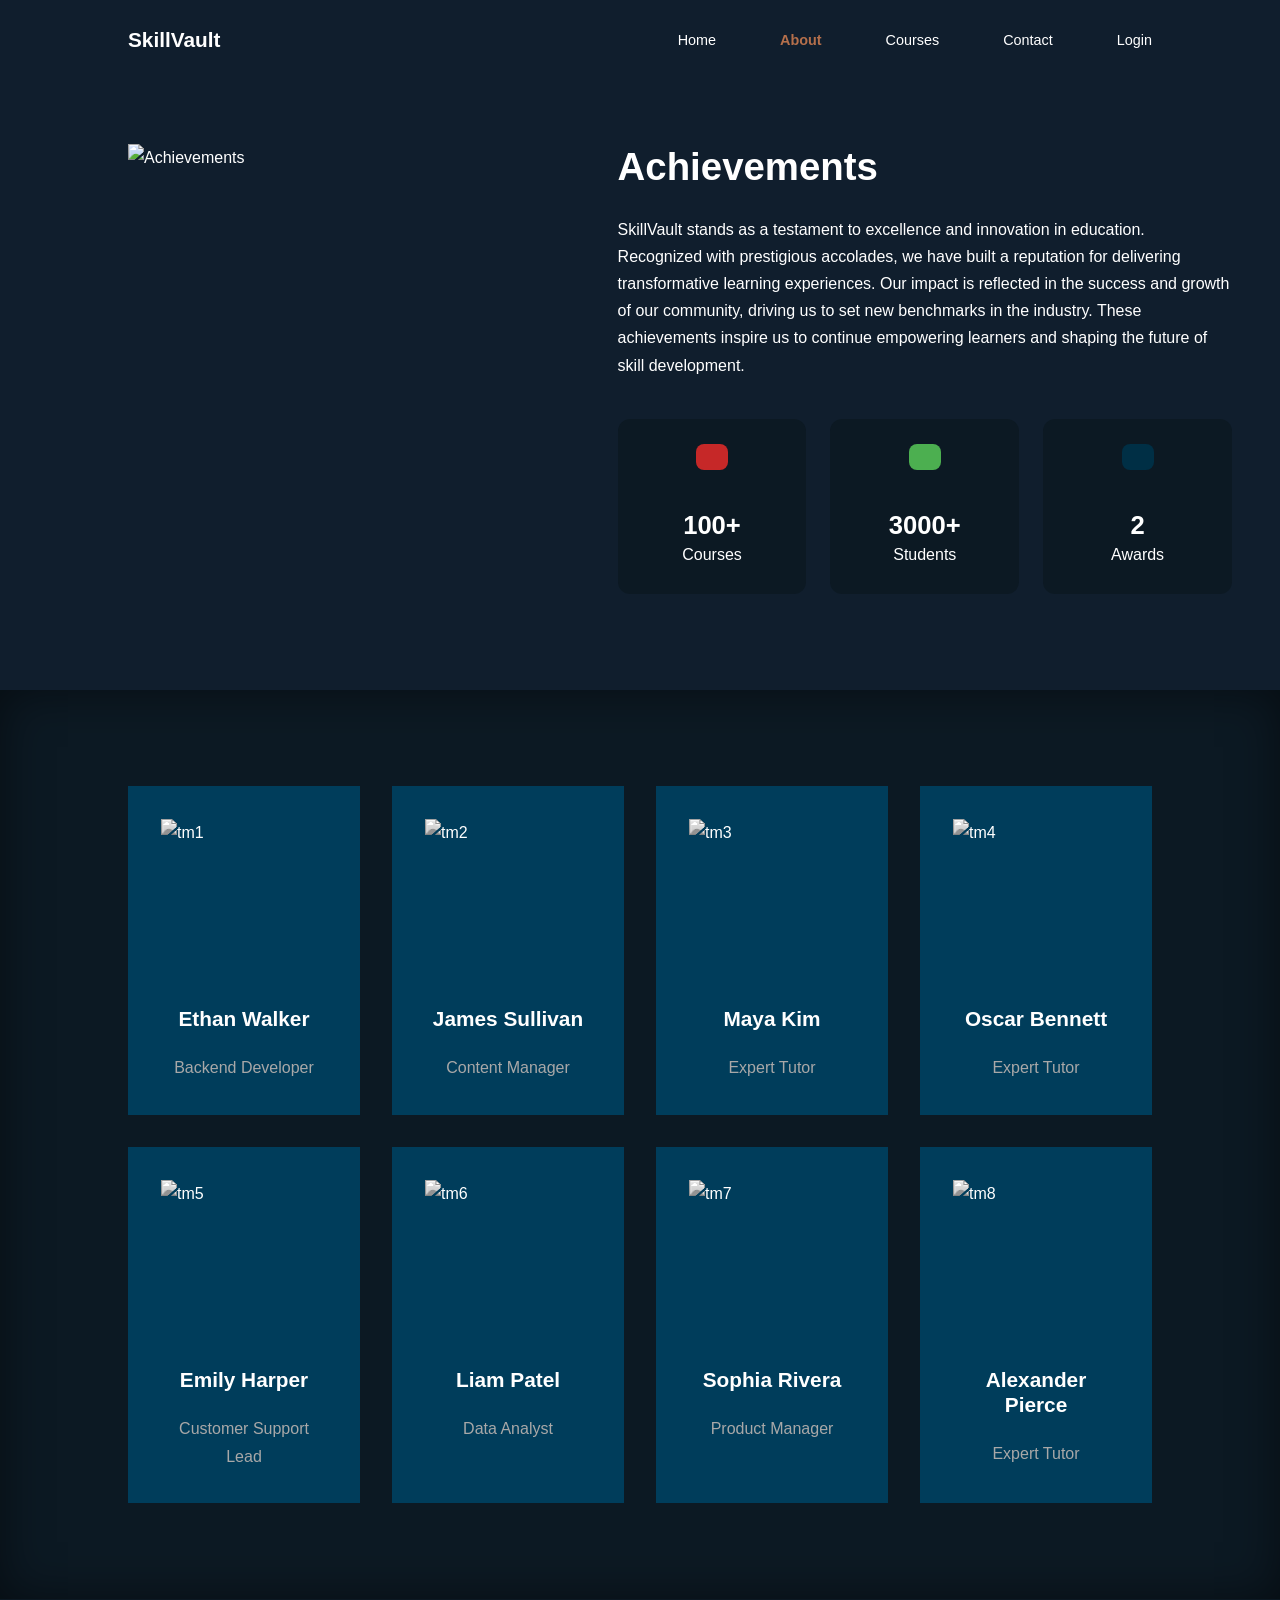
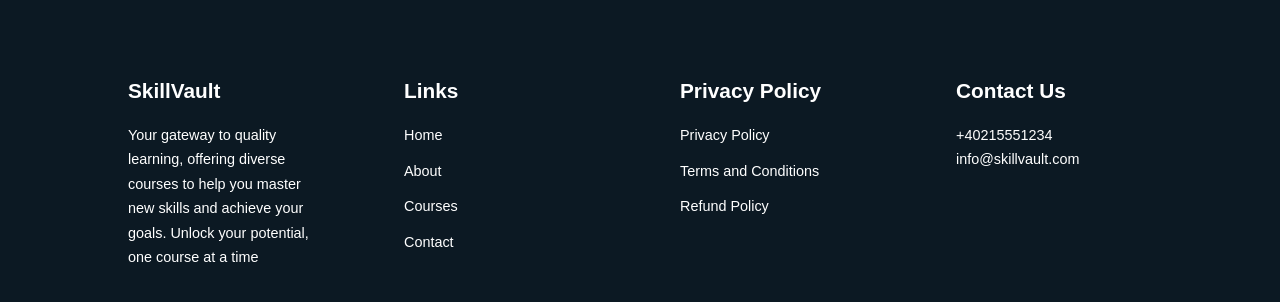
==== about.html @ 633c9a16 "feat(login): link login page from the navbar and use the shared site styles" ====
<!DOCTYPE html>
<html lang="en">
<head>
    <meta charset="UTF-8">
    <meta name="viewport" content="width=device-width, initial-scale=1.0">
    <meta name="description" content="SkillVault - Grow your skills to advance in your career.">
    <title>About | SkillVault</title>
    <link rel="stylesheet" href="./CSS/style.css">
    <link rel="stylesheet" href="./CSS/about.css">
    
    <!--ICONSCOUT CDN-->
    <link rel="stylesheet" href="https://unicons.iconscout.com/release/v4.0.8/css/line.css">

    <!--Inter FONT-->
    <link rel="preconnect" href="https://rsms.me/">
    <link rel="stylesheet" href="https://rsms.me/inter/inter.css">

    <!--Logo-->
    <link rel="icon" href="images/S.png" type="image/png">

</head>
<body>
    <!--================= NAVBAR ===================-->
    <nav>
       <div class="container nav__container">
        <a href="index.html"><h4>SkillVault</h4></a>
        <ul class="nav__menu">
            <li><a href="index.html">Home</a></li>
            <li><a href="about.html">About</a></li>
            <li><a href="courses.html">Courses</a></li>
            <li><a href="contact.html">Contact</a></li>
            <li><a href="login.html">Login</a></li>
        </ul>
        <button id="open-menu-btn" aria-label="Open menu"><i class="uil uil-bars"></i></button>
        <button id="close-menu-btn" aria-label="Close menu"><i class="uil uil-multiply"></i></button>              

    </div>
    </nav>

    <!--============== END OF NAVBAR ===============-->
    
    
    <!--============== ACHIEVEMENTS ===============-->
    <section class="about__achievements">
        <div class="container about__achievements-container">
            <div class="about__achievements-left">
                <img src="./images/about-achievements.png" alt="Achievements">
            </div>
            
            <div class="about__achievements-right">
                <h1>Achievements</h1>
                <p>SkillVault stands as a testament to excellence and innovation in education. Recognized with prestigious accolades, we have built a reputation for delivering transformative learning experiences. Our impact is reflected in the success and growth of our community, driving us to set new benchmarks in the industry. These achievements inspire us to continue empowering learners and shaping the future of skill development.</p>
                <div class="achievements__cards">
                    <article class="achievement__card">
                        <span class="achievement__icon">
                            <i class="uil uil-video"></i>
                        </span>
                        <h3>100+</h3>
                        <p>Courses</p>
                    </article>

                    <article class="achievement__card">
                        <span class="achievement__icon">
                            <i class="uil uil-user"></i>
                        </span>
                        <h3>3000+</h3>
                        <p>Students</p>
                    </article>

                    <article class="achievement__card">
                        <span class="achievement__icon">
                            <i class="uil uil-trophy"></i>
                        </span>
                        <h3>2</h3>
                        <p>Awards</p>
                    </article>
                </div>
            </div>
        </div>
    </section>
    <!--============== END OF ACHIEVEMENTS ===============-->

    <!--================= TEAM ====================-->
    <section class="team">
        <div class="container team__container">
            
            <article class="team__member">
                <div class="team__member-image">
                    <img src="./images/tm1.jpg" alt="tm1">
                </div>
                <div class="team__member-info">
                    <h4>Ethan Walker</h4>
                    <p>Backend Developer</p>
                </div>
                <div class="team__member-socials">
                    <a href="https://instagram.com" target="_blank" rel="noopener"><i class="uil uil-instagram"></i></a>
                    <a href="https://linkedin.com" target="_blank" rel="noopener"><i class="uil uil-linkedin-alt"></i></a>
                </div>
            </article>

            <article class="team__member">
                <div class="team__member-image">
                    <img src="./images/tm2.jpg" alt="tm2">
                </div>
                <div class="team__member-info">
                    <h4>James Sullivan</h4>
                    <p>Content Manager</p>
                </div>
                <div class="team__member-socials">
                    <a href="https://instagram.com" target="_blank" rel="noopener"><i class="uil uil-instagram"></i></a>
                    <a href="https://linkedin.com" target="_blank" rel="noopener"><i class="uil uil-linkedin-alt"></i></a>
                </div>
            </article>

            <article class="team__member">
                <div class="team__member-image">
                    <img src="./images/tm3.jpg" alt="tm3">
                </div>
                <div class="team__member-info">
                    <h4>Maya Kim</h4>
                    <p>Expert Tutor</p>
                </div>
                <div class="team__member-socials">
                    <a href="https://instagram.com" target="_blank" rel="noopener"><i class="uil uil-instagram"></i></a>
                    <a href="https://linkedin.com" target="_blank" rel="noopener"><i class="uil uil-linkedin-alt"></i></a>
                </div>
            </article>

            <article class="team__member">
                <div class="team__member-image">
                    <img src="./images/tm4.jpg" alt="tm4">
                </div>
                <div class="team__member-info">
                    <h4>Oscar Bennett</h4>
                    <p>Expert Tutor</p>
                </div>
                <div class="team__member-socials">
                    <a href="https://instagram.com" target="_blank" rel="noopener"><i class="uil uil-instagram"></i></a>
                    <a href="https://linkedin.com" target="_blank" rel="noopener"><i class="uil uil-linkedin-alt"></i></a>
                </div>
            </article>

            <article class="team__member">
                <div class="team__member-image">
                    <img src="./images/tm5.jpg" alt="tm5">
                </div>
                <div class="team__member-info">
                    <h4>Emily Harper</h4>
                    <p>Customer Support Lead</p>
                </div>
                <div class="team__member-socials">
                    <a href="https://instagram.com" target="_blank" rel="noopener"><i class="uil uil-instagram"></i></a>
                    <a href="https://linkedin.com" target="_blank" rel="noopener"><i class="uil uil-linkedin-alt"></i></a>
                </div>
            </article>

            <article class="team__member">
                <div class="team__member-image">
                    <img src="./images/tm6.jpg" alt="tm6">
                </div>
                <div class="team__member-info">
                    <h4>Liam Patel</h4>
                    <p>Data Analyst</p>
                </div>
                <div class="team__member-socials">
                    <a href="https://instagram.com" target="_blank" rel="noopener"><i class="uil uil-instagram"></i></a>
                    <a href="https://linkedin.com" target="_blank" rel="noopener"><i class="uil uil-linkedin-alt"></i></a>
                </div>
            </article>

            <article class="team__member">
                <div class="team__member-image">
                    <img src="./images/tm7.jpg" alt="tm7">
                </div>
                <div class="team__member-info">
                    <h4>Sophia Rivera</h4>
                    <p>Product Manager</p>
                </div>
                <div class="team__member-socials">
                    <a href="https://instagram.com" target="_blank" rel="noopener"><i class="uil uil-instagram"></i></a>
                    <a href="https://linkedin.com" target="_blank" rel="noopener"><i class="uil uil-linkedin-alt"></i></a>
                </div>
            </article>

            <article class="team__member">
                <div class="team__member-image">
                    <img src="./images/tm8.jpg" alt="tm8">
                </div>
                <div class="team__member-info">
                    <h4>Alexander Pierce</h4>
                    <p>Expert Tutor</p>
                </div>
                <div class="team__member-socials">
                    <a href="https://instagram.com" target="_blank" rel="noopener"><i class="uil uil-instagram"></i></a>
                    <a href="https://linkedin.com" target="_blank" rel="noopener"><i class="uil uil-linkedin-alt"></i></a>
                </div>
            </article>
        
        
        </div>
    </section>

    <!--================= END OF TEAMS ====================-->





    <!--================= FOOTER  ====================-->

<footer>
    <div class="container footer__container">
        <div class="footer__1">
            <a href="index.html" class="footer__logo">
                <h4>SkillVault</h4>
            </a>
            <p>Your gateway to quality learning, offering diverse courses to help you master new skills and achieve your goals. Unlock your potential, one course at a time</p>
        </div>

        <div class="footer__2">
            <h4>Links</h4>
            <ul class="permalinks">
                <li><a href="index.html">Home</a></li>
                <li><a href="about.html">About</a></li>
                <li><a href="courses.html">Courses</a></li>
                <li><a href="contact.html">Contact</a></li>
            </ul>
        </div>

        <div class="footer__3">
            <h4>Privacy Policy</h4>
            <ul class="privacy">
                <li><a href="#">Privacy Policy</a></li>
                <li><a href="#">Terms and Conditions</a></li>
                <li><a href="#">Refund Policy</a></li>
            </ul>
        </div>

        <div class="footer__4">
            <h4>Contact Us</h4>
            <div>
                <p>+40215551234</p>
                <p>info@skillvault.com</p>
            </div>

            <ul class="footer__socials">
                <li>
                    <a href="#"><i class="uil uil-facebook-f"></i></a>
                </li>
                <li>
                    <a href="#"><i class="uil uil-instagram-alt"></i></a>
                </li>
                <li>
                    <a href="#"><i class="uil uil-twitter"></i></a>
                </li>
                <li>
                    <a href="#"><i class="uil uil-linkedin-alt"></i></a>
                </li>
            </ul>
        </div>
    
    </div>
</footer>


<!--================= END OF FOOTER  ====================-->




<!--================= JAVASCRIPT ====================-->

<script src="./script.js"></script>


<!--================= END OF JAVASCRIPT ====================-->

</body>
</html>
---- CSS/style.css ----
* {
    margin: 0;
    padding: 0;
    border: 0;
    outline: 0;
    text-decoration: none;
    list-style: none;
    box-sizing: border-box;
}
 
:root {
     /* Dark Backgrounds */
     --color-bg: #101e2d;
     --color-bg1: #0c1923;
     --color-bg2: #003d5b;
 
     /* Primary and Accent Colors */
     --color-primary: #002f45;
     --color-accent: #b46f4b;
 
     /* Text Colors */
     --color-text: #e0e0e0;
     --color-light-text: #a8a8a8;
     
     /* Alert Colors */
     --color-success: #4caf50;
     --color-warning: #ff9e1b;
     --color-danger: #c62828;

    /* Utility Colors */
    --color-black: #000000;
    --color-white: #ffffff;
    
    --container-width-lg: 80%;
    --container-width-md: 90%;
    --container-width-sm: 94%;
    --transition: all 400ms ease;
    font-family: 'InterVariable', 'Inter', sans-serif;
    font-feature-settings: 'liga' 1, 'calt' 1;
}

@supports (font-variation-settings: normal) {
    :root {
        font-family: 'InterVariable', sans-serif;
    }
}

body {
    font-family: 'InterVariable', sans-serif;
    line-height: 1.7;
    color: var(--color-white);
    background: var(--color-bg);
    scroll-behavior: smooth; 
}

.container {
    width: var(--container-width-lg);
    margin: 0 auto;
}

section {
    padding: 6rem 0;
}

section h2 {
    text-align: center;
    margin-bottom: 4rem;
}

h1, h2, h3, h4, h5 {
    line-height: 1.2;
}

h1 {
    font-size: 2.4rem;
}

h2 {
    font-size: 2rem;
}

h3 {
    font-size: 1.6rem;
}

h4 {
    font-size: 1.3rem;
}

a {
    color: var(--color-white);
}

img {
    max-width: 100%;
    height: auto;
    display: block;
    object-fit: cover;
}

.btn {
    display: inline-block;
    background: var(--color-white);
    color: var(--color-black);
    padding: 1rem 2rem;
    border: 1px solid transparent;
    font-weight: 500;
    transition: var(--transition);
}

.btn:hover {
    background: transparent;
    color: var(--color-white);
    border-color: var(--color-white);
}

.btn-primary {
    background: var(--color-danger);
    color: var(--color-white);
}

/* ======================= NAVBAR ==================== */

nav {
    background: transparent;
    width: 100%;
    height: 5rem;
    position: fixed;
    top: 0;
    z-index: 11;
    transition: var(--transition);
}

/* Applied by script.js once the page is scrolled */
.window-scroll {
    background: var(--color-primary);
    box-shadow: 0 1rem 2rem rgba(0, 0, 0, 0.2);
}


.nav__container {
    height: 100%;
    display: flex;
    justify-content: space-between;
    align-items: center;
}

nav button {
    display: none;
}

.nav__menu {
    display: flex;
    align-items: center;
    gap: 4rem;
}

.nav__menu a {
    font-size: 0.9rem;
    transition: var(--transition);
}

.nav__menu a:hover {
    color: var(--color-bg2);
}

/* Current page, set by script.js */
.nav__menu a.active {
    color: var(--color-accent);
    font-weight: 600;
}



/* ======================= END OF NAVBAR ==================== */

/* ======================= HEADER ==================== */
header {
    position: relative;
    top: 5rem;
    overflow: hidden;
    height: 70vh;
    margin-bottom: 5rem;
}

.header__container {
    display: grid;
    grid-template-columns: 1fr 1fr;
    align-items: center;
    gap: 5rem;
    height: 100%;
}

.header__left p {
    margin: 1rem 0 2.4rem;
}



/* ======================= END OF HEADER ==================== */


/* =================== CATEGORIES =================== */

.categories {
    background: var(--color-bg1);
    padding: 2rem 0;

}

.categories h1 {
    line-height: 1;
    margin-bottom: 3rem;
    font-size: 2rem;
}

.categories__container {
    display: grid;
    grid-template-columns: 40% 60%;
    gap: 2rem; 
}

.categories__left {
    margin-right: 4rem;
}

.categories__left p {
    margin: 1rem 0 3rem;
    font-size: 1rem; 
}

.categories__right {
    display: grid;
    grid-template-columns: repeat(auto-fit, minmax(250px, 1fr));
    gap: 1.2rem;
}

.category {
    background: var(--color-bg2);
    padding: 2rem;
    border-radius: 2rem;
    transition: var(--transition);
    text-align: center; 
}

.category:hover {
    box-shadow: 0 3rem 3rem rgba(0, 0, 0, 0.3);
    z-index: 1;
    transform: scale(1.05);
}

.category:nth-child(2) .category__icon {
    background: var(--color-danger);
}

.category:nth-child(3) .category__icon {
    background: var(--color-success);
}

.category:nth-child(4) .category__icon {
    background: var(--color-warning);
}

.category:nth-child(5) .category__icon {
    background: var(--color-success);
}

.category__icon {
    background: var(--color-primary);
    padding: 0.7rem;
    border-radius: 0.9rem;
    margin-bottom: 1rem;
}

.category h5 {
    margin: 1.5rem 0 1rem;
    font-size: 1.2rem;
}

.category p {
    font-size: 0.9rem;
    color: var(--color-light-text);
}



/* =================== END OF CATEGORIES =================== */


/* =================== COURSES =================== */

.courses {
    margin-top: 5rem;
}

.courses__container {
    display: grid;
    grid-template-columns: repeat(auto-fit, minmax(300px, 1fr));
    gap: 2rem; 
}

.course {
    background: var(--color-bg1);
    text-align: center;
    border: 1px solid transparent;
    transition: var(--transition);
    border-radius: 8px;
    overflow: hidden;
}

.course:hover {
    background: transparent;
    border-color: var(--color-primary);
    transform: scale(1.03);
}

.course__image {
    width: 100%;
    height: 200px; 
    overflow: hidden;
    border-radius: 8px 8px 0 0;
}

.course__image img {
    width: 100%;
    height: 100%;
    object-fit: cover;
}

.course__info {
    padding: 2rem;
}

.course__info h4 {
    font-size: 1.3rem;
    margin-bottom: 1rem;
}

.course__info p {
    margin: 1.2rem 0 2rem;
    font-size: 0.9rem;
    color: var(--color-light-text);
}

/* =================== END OF COURSES =================== */


/* ================= FAQs  ==================== */

.faqs{
    background:var(--color-bg1);
    box-shadow: inset 0 0 3rem rgba(0, 0, 0, 0.5);
}

.faqs__container{
    display: grid;
    grid-template-columns: 1fr 1fr;
    gap: 1rem;
}

.faq{
    padding: 2rem;
    display: flex;
    align-items:center;
    gap:1.4rem;
    height: fit-content;
    background: var(--color-primary);
    cursor: pointer;
}

.faq h4{
    font-size:1rem;
    line-height:2.2;
}

.faq__icon{
    align-self: flex-start;
    font-size: 1.2rem;
}

.faq p{
    margin-top: 0.8rem;
    display:none;
}

.faq.open p{
    display: block;
}


/* ================= END OF FAQs  ==================== */


/* ================= TESTIMONIALS  ==================== */


.testimonials__container {
    overflow-x: hidden;
    position: relative;
    margin-bottom: 5rem;
    display: grid;
    grid-template-columns: repeat(auto-fit, minmax(300px, 1fr));
    gap: 2rem; 
}

.testimonial {
    padding-top: 2rem;
}


.avatar {
    width: 6rem;
    height: 6rem;
    border-radius: 50%; 
    overflow: hidden;
    margin: 0 auto 1rem; 
    border: 1rem solid var(--color-bg1);
}

.testimonial__info{
    text-align:center;
}

.testimonial__body{
    background: var(--color-primary);
    padding: 2rem;
    margin-top: 3rem;
    position:relative;
}

.testimonial__body::before{
    content:"";
    display: block;
    background: linear-gradient(135deg, transparent, var(--color-primary), var(--color-primary), var(--color-primary));
    width: 3rem;
    height: 3rem;
    position: absolute;
    left:49%;
    top: -1.5rem;
    transform: rotate(45deg);
}

/* ================= ADD TESTIMONIAL FORM ================= */

.testimonial__form {
    padding-top:7rem;
    display: flex;
    flex-direction: column;
    gap: 1rem;
    margin-bottom: 2rem;
}

.testimonial__form h3 {
    font-size: 1.5rem;
    color: var(--color-white);
}

.testimonial__form input, .testimonial__form textarea {
    padding: 1rem;
    font-size: 1rem;
    border: 1px solid var(--color-bg1);
    border-radius: 0.5rem;
    background-color: var(--color-bg1);
    color: var(--color-white);
    width: 100%;
    transition: all 0.3s ease;
}

.testimonial__form input:focus, .testimonial__form textarea:focus {
    border-color: var(--color-primary);
    outline: none;
}

.testimonial__form button {
    background-color: var(--color-primary);
    color: white;
    padding: 1rem;
    font-size: 1rem;
    border: none;
    border-radius: 0.5rem;
    cursor: pointer;
    transition: background-color 0.3s ease;
}

.testimonial__form button:hover {
    background-color: var(--color-bg1);
}

/* ================= DELETE TESTIMONIAL BUTTON ================= */

.delete-testimonial-btn {
    background-color: red;
    color: white;
    padding: 0.5rem 1rem;
    font-size: 0.9rem;
    border: none;
    border-radius: 0.5rem;
    cursor: pointer;
    transition: background-color 0.3s ease;
    margin-top: 1rem;
}

.delete-testimonial-btn:hover {
    background-color: darkred;
}

/* ================= END OF TESTIMONIALS  ==================== */


/* ================= FOOTER  ==================== */

footer{
    background: var(--color-bg1);
    padding-top:5rem;
    font-size:0.9rem;
}

.footer__container{
    display: grid;
    grid-template-columns: repeat(4, 1fr);
    gap: 5rem;
}

.footer__container > div h4{
    margin-bottom: 1.2rem;
}

.footer__1 p{
    margin: 0 0 2rem;
}

footer ul li{
    margin-bottom:  0.7rem;
}
footer ul li a:hover{
    text-decoration: underline;
}


.footer__socials{
    display: flex;
    gap: 1rem;
    font-size: 1.2rem;
    margin-top: 2rem;
}


/* ================= END OF FOOTER  ==================== */


/* ================= MEDIA QUERIES TABLET==================== */

@media screen and (max-width:1023px){
    .container{
        width: var(--container-width-md);
    }

    h1{
        font-size: 2.2rem;
    }
    h2{
        font-size: 1.7rem;
    }
    h3{
        font-size: 1.4rem;
    }
    h4{
        font-size: 1.2rem;
    }


    nav button{
        display:inline-block;
        background: transparent;
        font-size: 1.8rem;
        color: var(--color-white);
        cursor: pointer;
    }

    nav button#close-menu-btn{
        display: none;
    }


    .nav__menu{
        position: fixed;
        top: 5rem;
        right: 5%;
        height: fit-content;
        width: 18rem;
        flex-direction: column;
        gap: 0;
        display: none;
    }

    /* Applied by script.js when the mobile menu is open */
    nav.menu-open .nav__menu{
        display: flex;
    }

    nav.menu-open #open-menu-btn{
        display: none;
    }

    nav.menu-open #close-menu-btn{
        display: inline-block;
    }

    .nav__menu li{
        width: 100%;
        height: 5.8rem;
    }

    .nav__menu li a{
        background: var(--color-primary);
        box-shadow: -4rem 6rem 10rem rgba(0, 0, 0, 0.6);
        width: 100%;
        height: 100%;
        display: grid;
        place-items:center;
    }

    .nav__menu li a:hover,
    .nav__menu li a.active{
        background: var(--color-bg2);
        color: var(--color-white);
    }


    /*============ HEADER =============*/

    header{
        height: 52vh;
        margin-bottom: 4rem;
    }

    .header__container{
        gap: 0;
        padding-bottom: 3rem;
    }
    

    /*============ END OF HEADER =============*/

    /*============ CATEGORIES =============*/

    .categories{
        height: auto;
    }

    .categories__container{
        grid-template-columns: 1fr;
        gap: 3rem;
    }

    .categories__left{
        margin-right: 0;
    }

    /*============ COURSES =============*/
    .courses{
        margin-top: 0;
    }

    .courses__container{
        grid-template-columns: 1fr 1fr;
    }

    /*============ FAQs =============*/
    .faqs__container{
        grid-template-columns: 1fr;
    }
    .faq{
        padding: 1.5rem;
    }

    /*============ FOOTER =============*/

    .footer__container{
        grid-template-columns: 1fr 1fr;
    }
}


/* ========== MOBILE ======= */
@media screen and (max-width: 600px){
    .container{
        width: var(--container-width-sm);
    }

    /*============ NAV =============*/
    .nav__menu{
        right:3%;
    }

    /*============ HEADER =============*/
    header{
        height: 100vh;
    }
    .header__container{
        grid-template-columns: 1fr;
        text-align: center;
        margin-top: 0;
    }
    .header__left p{
        margin-bottom: 1.3rem;
    }

    /*============ CATEG =============*/
    .categories__right{
        grid-template-columns: 1fr 1fr;
        gap: 0.7rem;
    }
    .category{
        padding: 1rem;
        border-radius:1rem;
    }
    .category__icon{
        margin-top: 4px;
        display: inline-block;
    }

    /*============ COURSES =============*/
    .courses__container{
        grid-template-columns: 1fr;
    }

    /*============ TESTIMONIALS =============*/
    .testimonial__body{
        padding: 1.2rem;
    }

    /*============ FOOTER =============*/
    .footer__container{
        grid-template-columns: 1fr;
        text-align: center;
        gap: 2rem;
    }

    .footer__1 p{
        margin: 1rem auto;
    }
    .footer__socials{
        justify-content: center;
    }
}
---- CSS/about.css ----
/* ======================== Achievements ===================== */
.about__achievements {
    margin-top: 3rem;
}

.about__achievements-container {
    display: grid;
    grid-template-columns: 40% 60%; 
    gap: 5rem;   
}

.about__achievements-right {
    display: flex;
    flex-direction: column;
    justify-content: flex-start;
}

.about__achievements-right > p {
    margin: 1.6rem 0 2.5rem;
}

.achievements__cards {
    display: grid;
    grid-template-columns: repeat(3, 1fr);
    gap: 1.5rem;
}

.achievement__card {
    background: var(--color-bg1); 
    padding: 1.6rem;
    border-radius: 0.75rem;
    text-align: center;
    transition: var(--transition);
}

.achievement__card:hover {
    background: var(--color-bg2); 
    box-shadow: 0 3rem 3rem rgba(0, 0, 0, 0.3); 
}

.achievement__icon {
    background: var(--color-danger);
    padding: 0.8rem 1rem; 
    border-radius: 0.5rem;
    display: inline-block;
    margin-bottom: 2rem;
    font-size: 2rem;
}

.achievement__card:nth-child(2) .achievement__icon {
    background: var(--color-success);
}

.achievement__card:nth-child(3) .achievement__icon {
    background: var(--color-primary);
}



/* =============== TEAM =================*/

.team {
    background: var(--color-bg1);
    box-shadow: inset 0 0 3rem rgba(0, 0, 0, 0.5);
}

.team__container {
    display: grid;
    grid-template-columns: repeat(4, 1fr);
    gap: 2rem;
}

.team__member {
    background: var(--color-bg2);
    padding: 2rem;
    border: 1px solid transparent;
    transition: var(--transition);
    position: relative;
    overflow: hidden;
}

.team__member:hover {
    background: transparent;
    border-color: var(--color-primary);
}

.team__member:hover .team__member-socials {
    right: 0;
}


.team__member-image {
    position: relative;
    width: 100%;
    height: 0;
    padding-bottom: 100%; 
    overflow: hidden;
}

.team__member-image img {
    filter: saturate(0);
    position: absolute;
    top: 0;
    left: 0;
    width: 100%;
    height: 100%;
    object-fit: cover; 
}

.team__member:hover img {
    filter: saturate(1);
}

.team__member-info * {
    text-align: center;
    margin-top: 1.4rem;
}

.team__member-info p {
    color: var(--color-light-text);
}

.team__member-socials {
    position: absolute;
    top: 50%;
    transform: translate(-10%);
    right: -100%;
    display: flex;
    flex-direction: column;
    background: var(--color-primary);
    border-radius: 1rem 0 0 1rem;
    box-shadow: -2rem 0 2rem rgba(0, 0, 0, 0.3);
    transition: var(--transition);
}

.team__member-socials a {
    padding: 1rem;
}


/* =================== TABLET ============== */
@media screen and (max-width: 1023px){
    .about__achievements {
        margin-top: 2rem;
    }

    .about__achievements-container {
        grid-template-columns: 1fr;
        gap: 4rem;
    }

    .about__achievements-left {
        width: 80%;
        margin: 0 auto;
    }

    .achievements__cards {
        grid-template-columns: repeat(2, 1fr);
    }

    .team__container {
        grid-template-columns: repeat(3, 1fr); 
        gap: 1.5rem;
    }

    .team__member {
        padding: 1rem;
    }
}

/* =================== MOBILE ============== */
@media screen and (max-width: 600px) {
    .achievements__cards {
        grid-template-columns: 1fr;
    }

    .team__container {
        grid-template-columns: 1fr 1fr; 
        gap: 0.7rem;
    }

    .team__member {
        padding: 1rem;
    }

    .team__member p {
        margin-bottom: 1.5rem;
    }
}
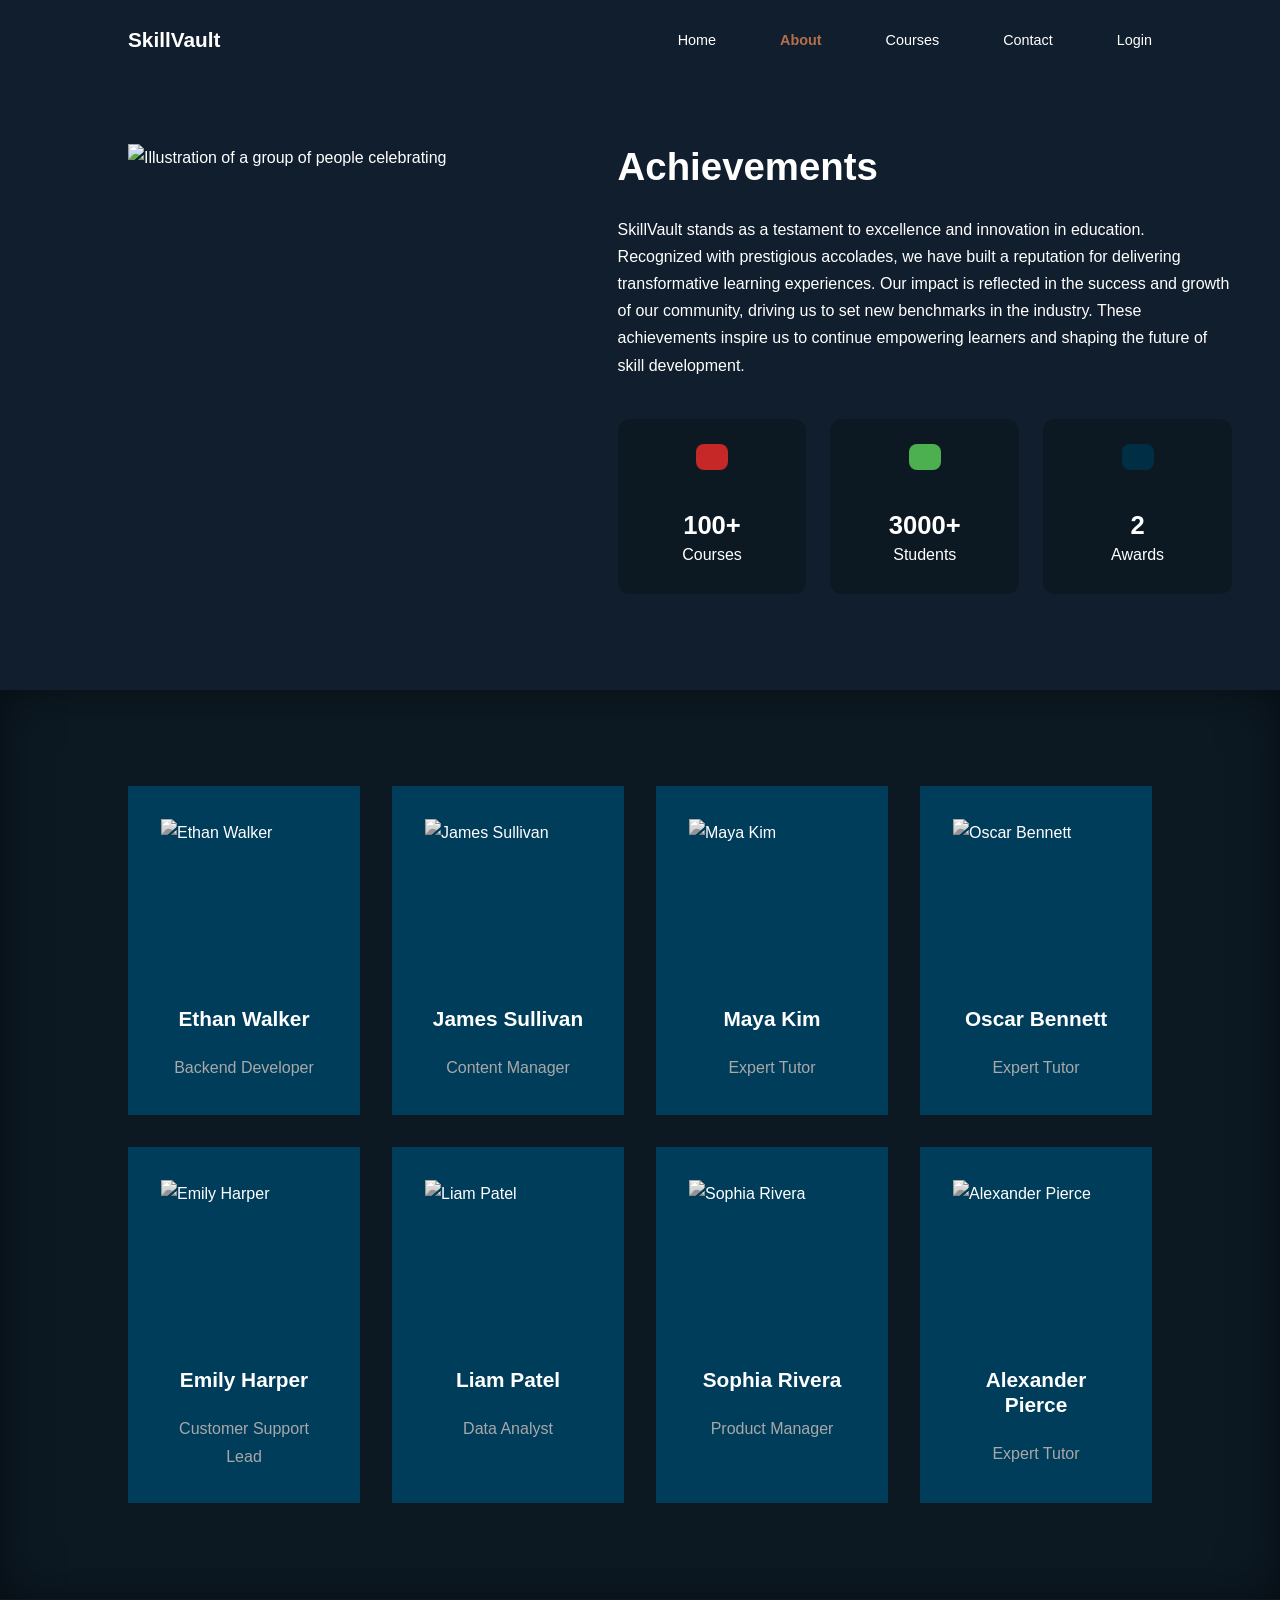
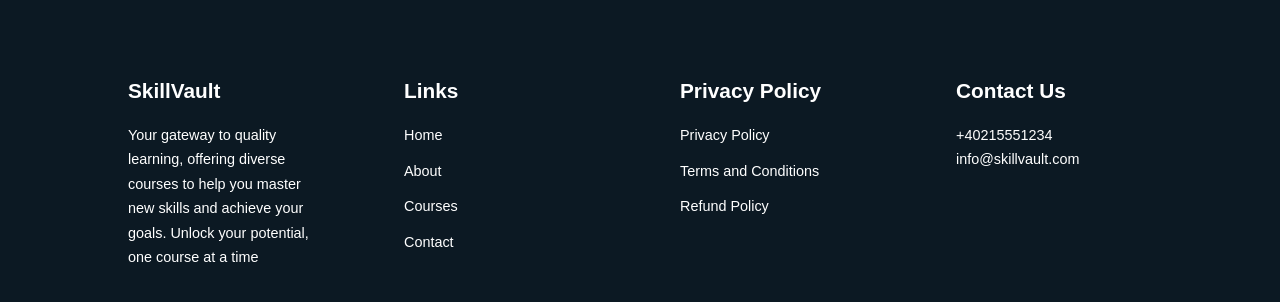
==== commit eaf61477: "feat(a11y): use buttons for FAQ questions, descriptive alt text and labelled social links" ====
--- a/about.html
+++ b/about.html
@@ -44,7 +44,7 @@
     <section class="about__achievements">
         <div class="container about__achievements-container">
             <div class="about__achievements-left">
-                <img src="./images/about-achievements.png" alt="Achievements">
+                <img src="./images/about-achievements.png" alt="Illustration of a group of people celebrating">
             </div>
             
             <div class="about__achievements-right">
@@ -86,113 +86,113 @@
             
             <article class="team__member">
                 <div class="team__member-image">
-                    <img src="./images/tm1.jpg" alt="tm1">
+                    <img src="./images/tm1.jpg" alt="Ethan Walker">
                 </div>
                 <div class="team__member-info">
                     <h4>Ethan Walker</h4>
                     <p>Backend Developer</p>
                 </div>
                 <div class="team__member-socials">
-                    <a href="https://instagram.com" target="_blank" rel="noopener"><i class="uil uil-instagram"></i></a>
-                    <a href="https://linkedin.com" target="_blank" rel="noopener"><i class="uil uil-linkedin-alt"></i></a>
-                </div>
-            </article>
-
-            <article class="team__member">
-                <div class="team__member-image">
-                    <img src="./images/tm2.jpg" alt="tm2">
+                    <a href="https://instagram.com" target="_blank" rel="noopener" aria-label="Ethan Walker on Instagram"><i class="uil uil-instagram" aria-hidden="true"></i></a>
+                    <a href="https://linkedin.com" target="_blank" rel="noopener" aria-label="Ethan Walker on LinkedIn"><i class="uil uil-linkedin-alt" aria-hidden="true"></i></a>
+                </div>
+            </article>
+
+            <article class="team__member">
+                <div class="team__member-image">
+                    <img src="./images/tm2.jpg" alt="James Sullivan">
                 </div>
                 <div class="team__member-info">
                     <h4>James Sullivan</h4>
                     <p>Content Manager</p>
                 </div>
                 <div class="team__member-socials">
-                    <a href="https://instagram.com" target="_blank" rel="noopener"><i class="uil uil-instagram"></i></a>
-                    <a href="https://linkedin.com" target="_blank" rel="noopener"><i class="uil uil-linkedin-alt"></i></a>
-                </div>
-            </article>
-
-            <article class="team__member">
-                <div class="team__member-image">
-                    <img src="./images/tm3.jpg" alt="tm3">
+                    <a href="https://instagram.com" target="_blank" rel="noopener" aria-label="James Sullivan on Instagram"><i class="uil uil-instagram" aria-hidden="true"></i></a>
+                    <a href="https://linkedin.com" target="_blank" rel="noopener" aria-label="James Sullivan on LinkedIn"><i class="uil uil-linkedin-alt" aria-hidden="true"></i></a>
+                </div>
+            </article>
+
+            <article class="team__member">
+                <div class="team__member-image">
+                    <img src="./images/tm3.jpg" alt="Maya Kim">
                 </div>
                 <div class="team__member-info">
                     <h4>Maya Kim</h4>
                     <p>Expert Tutor</p>
                 </div>
                 <div class="team__member-socials">
-                    <a href="https://instagram.com" target="_blank" rel="noopener"><i class="uil uil-instagram"></i></a>
-                    <a href="https://linkedin.com" target="_blank" rel="noopener"><i class="uil uil-linkedin-alt"></i></a>
-                </div>
-            </article>
-
-            <article class="team__member">
-                <div class="team__member-image">
-                    <img src="./images/tm4.jpg" alt="tm4">
+                    <a href="https://instagram.com" target="_blank" rel="noopener" aria-label="Maya Kim on Instagram"><i class="uil uil-instagram" aria-hidden="true"></i></a>
+                    <a href="https://linkedin.com" target="_blank" rel="noopener" aria-label="Maya Kim on LinkedIn"><i class="uil uil-linkedin-alt" aria-hidden="true"></i></a>
+                </div>
+            </article>
+
+            <article class="team__member">
+                <div class="team__member-image">
+                    <img src="./images/tm4.jpg" alt="Oscar Bennett">
                 </div>
                 <div class="team__member-info">
                     <h4>Oscar Bennett</h4>
                     <p>Expert Tutor</p>
                 </div>
                 <div class="team__member-socials">
-                    <a href="https://instagram.com" target="_blank" rel="noopener"><i class="uil uil-instagram"></i></a>
-                    <a href="https://linkedin.com" target="_blank" rel="noopener"><i class="uil uil-linkedin-alt"></i></a>
-                </div>
-            </article>
-
-            <article class="team__member">
-                <div class="team__member-image">
-                    <img src="./images/tm5.jpg" alt="tm5">
+                    <a href="https://instagram.com" target="_blank" rel="noopener" aria-label="Oscar Bennett on Instagram"><i class="uil uil-instagram" aria-hidden="true"></i></a>
+                    <a href="https://linkedin.com" target="_blank" rel="noopener" aria-label="Oscar Bennett on LinkedIn"><i class="uil uil-linkedin-alt" aria-hidden="true"></i></a>
+                </div>
+            </article>
+
+            <article class="team__member">
+                <div class="team__member-image">
+                    <img src="./images/tm5.jpg" alt="Emily Harper">
                 </div>
                 <div class="team__member-info">
                     <h4>Emily Harper</h4>
                     <p>Customer Support Lead</p>
                 </div>
                 <div class="team__member-socials">
-                    <a href="https://instagram.com" target="_blank" rel="noopener"><i class="uil uil-instagram"></i></a>
-                    <a href="https://linkedin.com" target="_blank" rel="noopener"><i class="uil uil-linkedin-alt"></i></a>
-                </div>
-            </article>
-
-            <article class="team__member">
-                <div class="team__member-image">
-                    <img src="./images/tm6.jpg" alt="tm6">
+                    <a href="https://instagram.com" target="_blank" rel="noopener" aria-label="Emily Harper on Instagram"><i class="uil uil-instagram" aria-hidden="true"></i></a>
+                    <a href="https://linkedin.com" target="_blank" rel="noopener" aria-label="Emily Harper on LinkedIn"><i class="uil uil-linkedin-alt" aria-hidden="true"></i></a>
+                </div>
+            </article>
+
+            <article class="team__member">
+                <div class="team__member-image">
+                    <img src="./images/tm6.jpg" alt="Liam Patel">
                 </div>
                 <div class="team__member-info">
                     <h4>Liam Patel</h4>
                     <p>Data Analyst</p>
                 </div>
                 <div class="team__member-socials">
-                    <a href="https://instagram.com" target="_blank" rel="noopener"><i class="uil uil-instagram"></i></a>
-                    <a href="https://linkedin.com" target="_blank" rel="noopener"><i class="uil uil-linkedin-alt"></i></a>
-                </div>
-            </article>
-
-            <article class="team__member">
-                <div class="team__member-image">
-                    <img src="./images/tm7.jpg" alt="tm7">
+                    <a href="https://instagram.com" target="_blank" rel="noopener" aria-label="Liam Patel on Instagram"><i class="uil uil-instagram" aria-hidden="true"></i></a>
+                    <a href="https://linkedin.com" target="_blank" rel="noopener" aria-label="Liam Patel on LinkedIn"><i class="uil uil-linkedin-alt" aria-hidden="true"></i></a>
+                </div>
+            </article>
+
+            <article class="team__member">
+                <div class="team__member-image">
+                    <img src="./images/tm7.jpg" alt="Sophia Rivera">
                 </div>
                 <div class="team__member-info">
                     <h4>Sophia Rivera</h4>
                     <p>Product Manager</p>
                 </div>
                 <div class="team__member-socials">
-                    <a href="https://instagram.com" target="_blank" rel="noopener"><i class="uil uil-instagram"></i></a>
-                    <a href="https://linkedin.com" target="_blank" rel="noopener"><i class="uil uil-linkedin-alt"></i></a>
-                </div>
-            </article>
-
-            <article class="team__member">
-                <div class="team__member-image">
-                    <img src="./images/tm8.jpg" alt="tm8">
+                    <a href="https://instagram.com" target="_blank" rel="noopener" aria-label="Sophia Rivera on Instagram"><i class="uil uil-instagram" aria-hidden="true"></i></a>
+                    <a href="https://linkedin.com" target="_blank" rel="noopener" aria-label="Sophia Rivera on LinkedIn"><i class="uil uil-linkedin-alt" aria-hidden="true"></i></a>
+                </div>
+            </article>
+
+            <article class="team__member">
+                <div class="team__member-image">
+                    <img src="./images/tm8.jpg" alt="Alexander Pierce">
                 </div>
                 <div class="team__member-info">
                     <h4>Alexander Pierce</h4>
                     <p>Expert Tutor</p>
                 </div>
                 <div class="team__member-socials">
-                    <a href="https://instagram.com" target="_blank" rel="noopener"><i class="uil uil-instagram"></i></a>
-                    <a href="https://linkedin.com" target="_blank" rel="noopener"><i class="uil uil-linkedin-alt"></i></a>
+                    <a href="https://instagram.com" target="_blank" rel="noopener" aria-label="Alexander Pierce on Instagram"><i class="uil uil-instagram" aria-hidden="true"></i></a>
+                    <a href="https://linkedin.com" target="_blank" rel="noopener" aria-label="Alexander Pierce on LinkedIn"><i class="uil uil-linkedin-alt" aria-hidden="true"></i></a>
                 </div>
             </article>
         
@@ -245,16 +245,16 @@
 
             <ul class="footer__socials">
                 <li>
-                    <a href="#"><i class="uil uil-facebook-f"></i></a>
-                </li>
-                <li>
-                    <a href="#"><i class="uil uil-instagram-alt"></i></a>
-                </li>
-                <li>
-                    <a href="#"><i class="uil uil-twitter"></i></a>
-                </li>
-                <li>
-                    <a href="#"><i class="uil uil-linkedin-alt"></i></a>
+                    <a href="#" aria-label="Alexander Pierce on Facebook"><i class="uil uil-facebook-f" aria-hidden="true"></i></a>
+                </li>
+                <li>
+                    <a href="#" aria-label="Alexander Pierce on Instagram"><i class="uil uil-instagram-alt" aria-hidden="true"></i></a>
+                </li>
+                <li>
+                    <a href="#" aria-label="Alexander Pierce on Twitter"><i class="uil uil-twitter" aria-hidden="true"></i></a>
+                </li>
+                <li>
+                    <a href="#" aria-label="Alexander Pierce on LinkedIn"><i class="uil uil-linkedin-alt" aria-hidden="true"></i></a>
                 </li>
             </ul>
         </div>
--- a/CSS/style.css
+++ b/CSS/style.css
@@ -373,6 +373,21 @@
     line-height:2.2;
 }
 
+/* Looks like plain heading text; it's a button for keyboard and screen readers */
+.faq__question{
+    background: none;
+    color: inherit;
+    font: inherit;
+    line-height: inherit;
+    text-align: left;
+    cursor: pointer;
+}
+
+.faq__question:focus-visible{
+    outline: 2px solid var(--color-accent);
+    outline-offset: 4px;
+}
+
 .faq__icon{
     align-self: flex-start;
     font-size: 1.2rem;
@@ -398,6 +413,9 @@
     overflow-x: hidden;
     position: relative;
     margin-bottom: 5rem;
+}
+
+.testimonials__list {
     display: grid;
     grid-template-columns: repeat(auto-fit, minmax(300px, 1fr));
     gap: 2rem; 
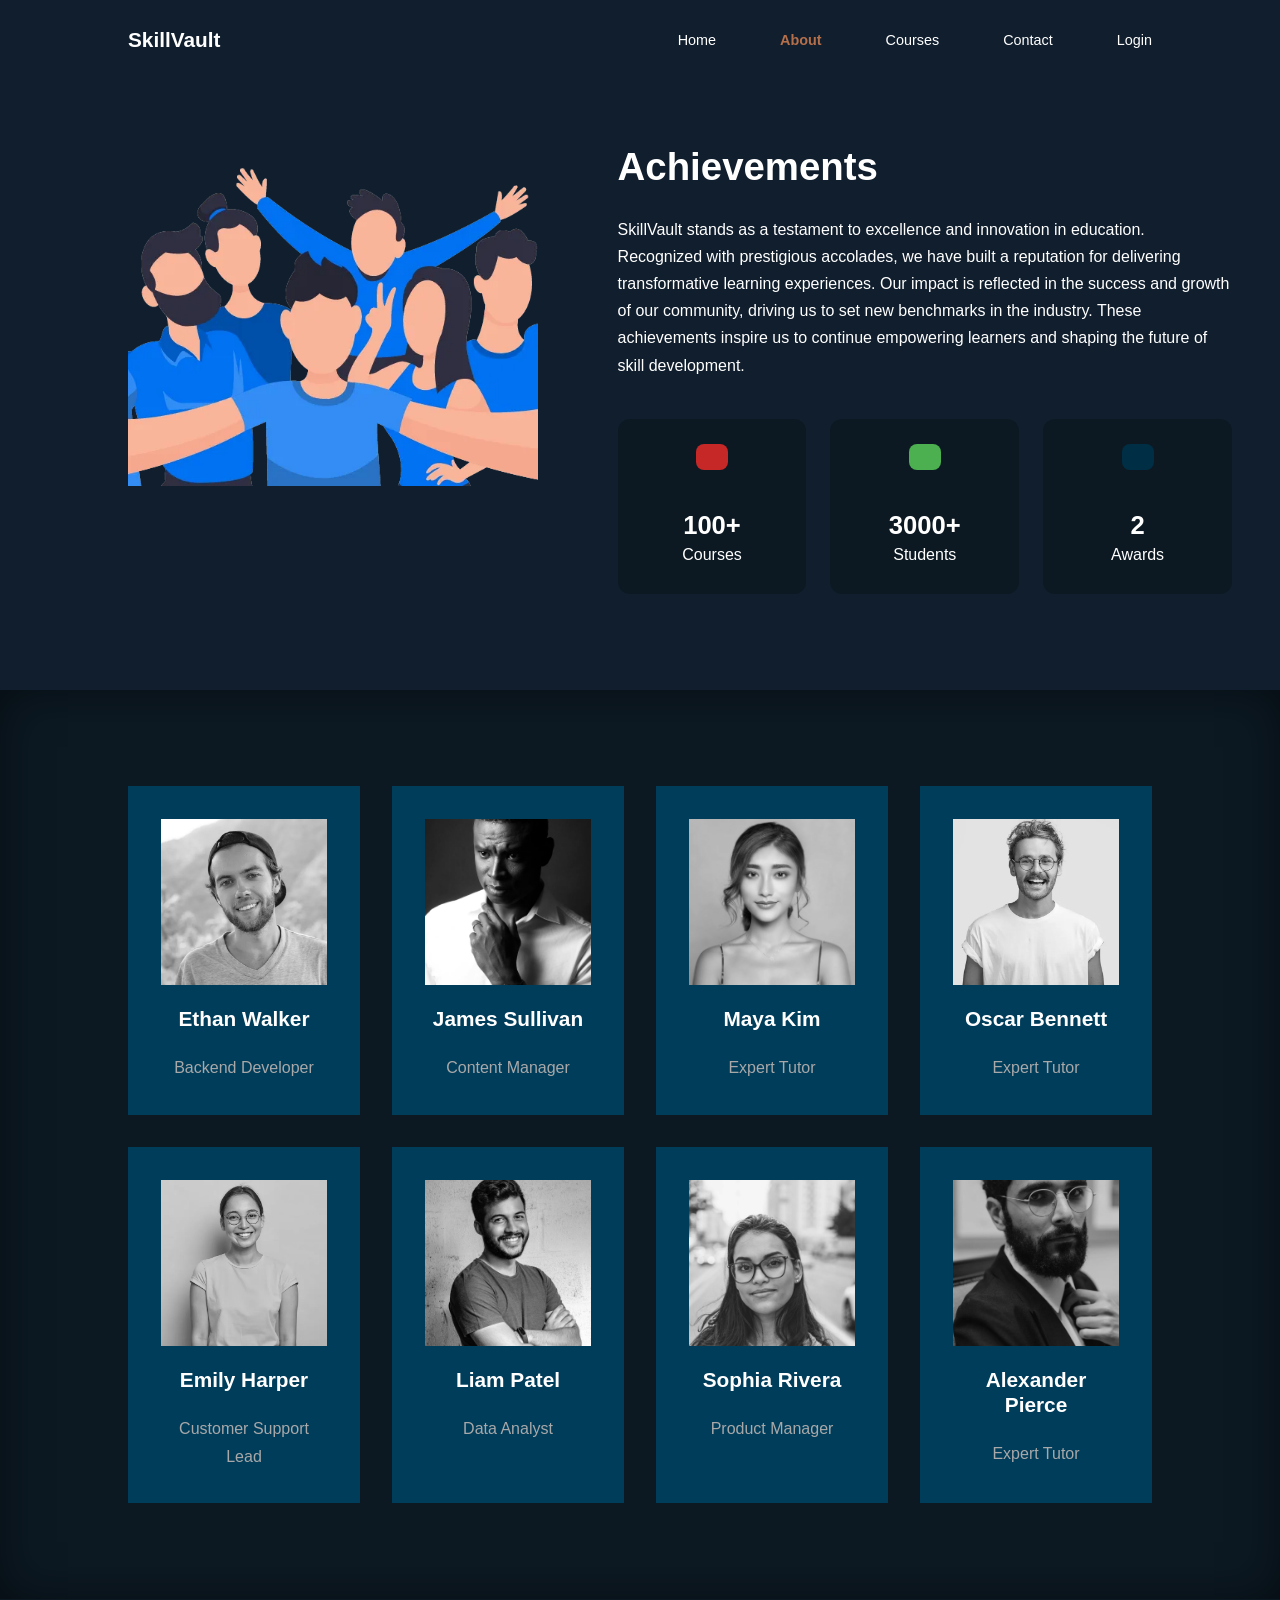
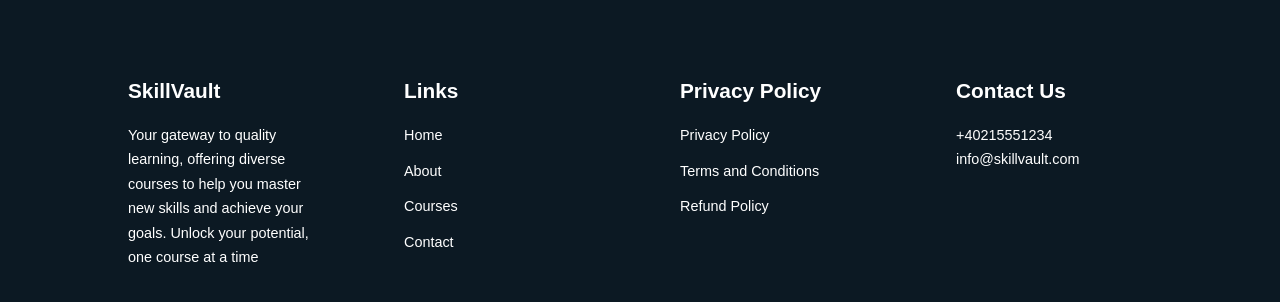
==== commit c8a1010e: "perf(images): convert photos to WebP (max 800px wide) and update references" ====
--- a/about.html
+++ b/about.html
@@ -3,7 +3,7 @@
 <head>
     <meta charset="UTF-8">
     <meta name="viewport" content="width=device-width, initial-scale=1.0">
-    <meta name="description" content="SkillVault - Grow your skills to advance in your career.">
+    <meta name="description" content="Meet the SkillVault team and see our achievements: 100+ courses, 3000+ students and 2 awards for delivering high-quality online learning.">
     <title>About | SkillVault</title>
     <link rel="stylesheet" href="./CSS/style.css">
     <link rel="stylesheet" href="./CSS/about.css">
@@ -44,7 +44,7 @@
     <section class="about__achievements">
         <div class="container about__achievements-container">
             <div class="about__achievements-left">
-                <img src="./images/about-achievements.png" alt="Illustration of a group of people celebrating">
+                <img src="./images/about-achievements.webp" alt="Illustration of a group of people celebrating">
             </div>
             
             <div class="about__achievements-right">
@@ -86,7 +86,7 @@
             
             <article class="team__member">
                 <div class="team__member-image">
-                    <img src="./images/tm1.jpg" alt="Ethan Walker">
+                    <img src="./images/tm1.webp" alt="Ethan Walker">
                 </div>
                 <div class="team__member-info">
                     <h4>Ethan Walker</h4>
@@ -100,7 +100,7 @@
 
             <article class="team__member">
                 <div class="team__member-image">
-                    <img src="./images/tm2.jpg" alt="James Sullivan">
+                    <img src="./images/tm2.webp" alt="James Sullivan">
                 </div>
                 <div class="team__member-info">
                     <h4>James Sullivan</h4>
@@ -114,7 +114,7 @@
 
             <article class="team__member">
                 <div class="team__member-image">
-                    <img src="./images/tm3.jpg" alt="Maya Kim">
+                    <img src="./images/tm3.webp" alt="Maya Kim">
                 </div>
                 <div class="team__member-info">
                     <h4>Maya Kim</h4>
@@ -128,7 +128,7 @@
 
             <article class="team__member">
                 <div class="team__member-image">
-                    <img src="./images/tm4.jpg" alt="Oscar Bennett">
+                    <img src="./images/tm4.webp" alt="Oscar Bennett">
                 </div>
                 <div class="team__member-info">
                     <h4>Oscar Bennett</h4>
@@ -142,7 +142,7 @@
 
             <article class="team__member">
                 <div class="team__member-image">
-                    <img src="./images/tm5.jpg" alt="Emily Harper">
+                    <img src="./images/tm5.webp" alt="Emily Harper">
                 </div>
                 <div class="team__member-info">
                     <h4>Emily Harper</h4>
@@ -156,7 +156,7 @@
 
             <article class="team__member">
                 <div class="team__member-image">
-                    <img src="./images/tm6.jpg" alt="Liam Patel">
+                    <img src="./images/tm6.webp" alt="Liam Patel">
                 </div>
                 <div class="team__member-info">
                     <h4>Liam Patel</h4>
@@ -170,7 +170,7 @@
 
             <article class="team__member">
                 <div class="team__member-image">
-                    <img src="./images/tm7.jpg" alt="Sophia Rivera">
+                    <img src="./images/tm7.webp" alt="Sophia Rivera">
                 </div>
                 <div class="team__member-info">
                     <h4>Sophia Rivera</h4>
@@ -184,7 +184,7 @@
 
             <article class="team__member">
                 <div class="team__member-image">
-                    <img src="./images/tm8.jpg" alt="Alexander Pierce">
+                    <img src="./images/tm8.webp" alt="Alexander Pierce">
                 </div>
                 <div class="team__member-info">
                     <h4>Alexander Pierce</h4>
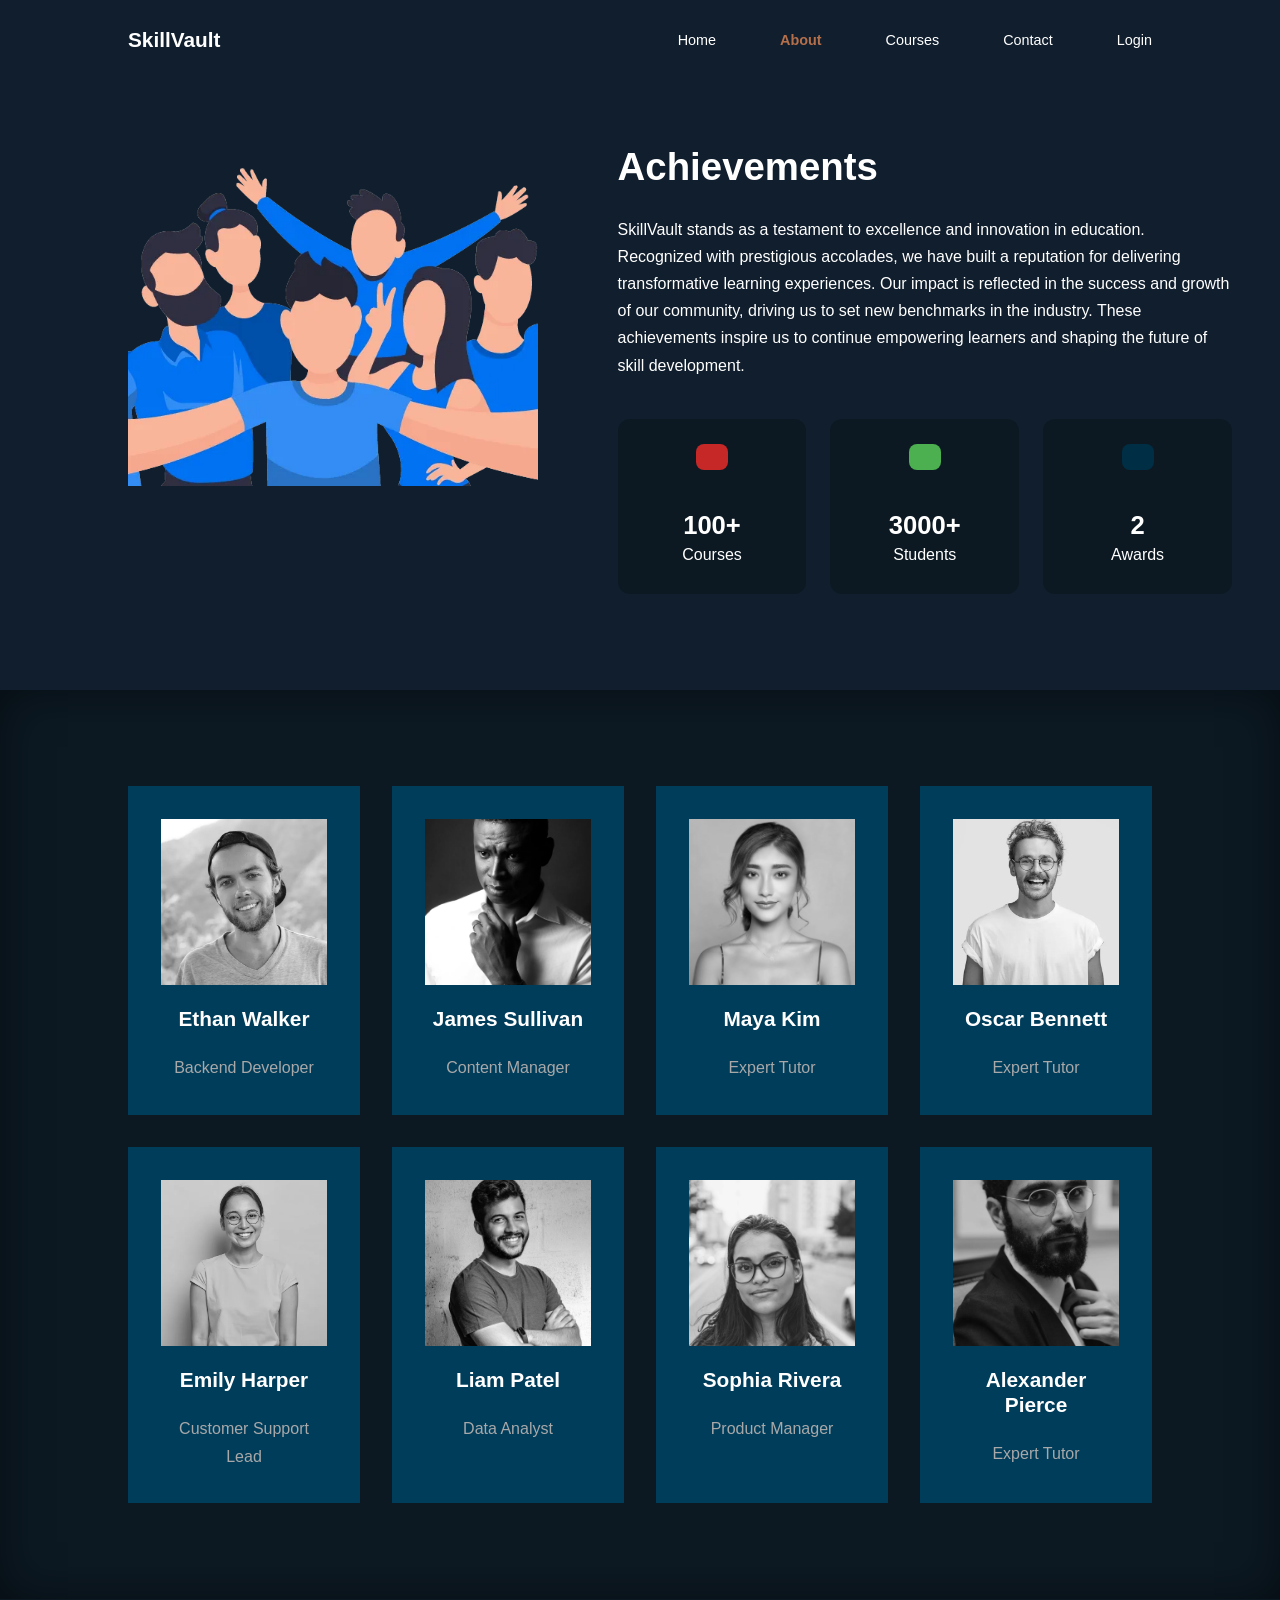
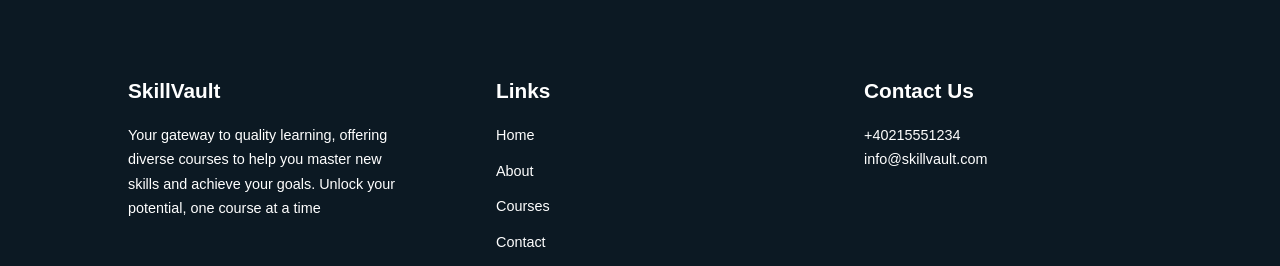
==== commit 71be8047: "fix(links): remove dead Learn More buttons and placeholder footer links" ====
--- a/about.html
+++ b/about.html
@@ -21,21 +21,22 @@
 </head>
 <body>
     <!--================= NAVBAR ===================-->
+    <!-- @include nav -->
     <nav>
-       <div class="container nav__container">
-        <a href="index.html"><h4>SkillVault</h4></a>
-        <ul class="nav__menu">
-            <li><a href="index.html">Home</a></li>
-            <li><a href="about.html">About</a></li>
-            <li><a href="courses.html">Courses</a></li>
-            <li><a href="contact.html">Contact</a></li>
-            <li><a href="login.html">Login</a></li>
-        </ul>
-        <button id="open-menu-btn" aria-label="Open menu"><i class="uil uil-bars"></i></button>
-        <button id="close-menu-btn" aria-label="Close menu"><i class="uil uil-multiply"></i></button>              
-
-    </div>
+        <div class="container nav__container">
+            <a href="index.html"><h4>SkillVault</h4></a>
+            <ul class="nav__menu">
+                <li><a href="index.html">Home</a></li>
+                <li><a href="about.html">About</a></li>
+                <li><a href="courses.html">Courses</a></li>
+                <li><a href="contact.html">Contact</a></li>
+                <li><a href="login.html">Login</a></li>
+            </ul>
+            <button id="open-menu-btn" aria-label="Open menu"><i class="uil uil-bars"></i></button>
+            <button id="close-menu-btn" aria-label="Close menu"><i class="uil uil-multiply"></i></button>
+        </div>
     </nav>
+    <!-- @end nav -->
 
     <!--============== END OF NAVBAR ===============-->
     
@@ -86,7 +87,7 @@
             
             <article class="team__member">
                 <div class="team__member-image">
-                    <img src="./images/tm1.webp" alt="Ethan Walker">
+                    <img loading="lazy" src="./images/tm1.webp" alt="Ethan Walker">
                 </div>
                 <div class="team__member-info">
                     <h4>Ethan Walker</h4>
@@ -100,7 +101,7 @@
 
             <article class="team__member">
                 <div class="team__member-image">
-                    <img src="./images/tm2.webp" alt="James Sullivan">
+                    <img loading="lazy" src="./images/tm2.webp" alt="James Sullivan">
                 </div>
                 <div class="team__member-info">
                     <h4>James Sullivan</h4>
@@ -114,7 +115,7 @@
 
             <article class="team__member">
                 <div class="team__member-image">
-                    <img src="./images/tm3.webp" alt="Maya Kim">
+                    <img loading="lazy" src="./images/tm3.webp" alt="Maya Kim">
                 </div>
                 <div class="team__member-info">
                     <h4>Maya Kim</h4>
@@ -128,7 +129,7 @@
 
             <article class="team__member">
                 <div class="team__member-image">
-                    <img src="./images/tm4.webp" alt="Oscar Bennett">
+                    <img loading="lazy" src="./images/tm4.webp" alt="Oscar Bennett">
                 </div>
                 <div class="team__member-info">
                     <h4>Oscar Bennett</h4>
@@ -142,7 +143,7 @@
 
             <article class="team__member">
                 <div class="team__member-image">
-                    <img src="./images/tm5.webp" alt="Emily Harper">
+                    <img loading="lazy" src="./images/tm5.webp" alt="Emily Harper">
                 </div>
                 <div class="team__member-info">
                     <h4>Emily Harper</h4>
@@ -156,7 +157,7 @@
 
             <article class="team__member">
                 <div class="team__member-image">
-                    <img src="./images/tm6.webp" alt="Liam Patel">
+                    <img loading="lazy" src="./images/tm6.webp" alt="Liam Patel">
                 </div>
                 <div class="team__member-info">
                     <h4>Liam Patel</h4>
@@ -170,7 +171,7 @@
 
             <article class="team__member">
                 <div class="team__member-image">
-                    <img src="./images/tm7.webp" alt="Sophia Rivera">
+                    <img loading="lazy" src="./images/tm7.webp" alt="Sophia Rivera">
                 </div>
                 <div class="team__member-info">
                     <h4>Sophia Rivera</h4>
@@ -184,7 +185,7 @@
 
             <article class="team__member">
                 <div class="team__member-image">
-                    <img src="./images/tm8.webp" alt="Alexander Pierce">
+                    <img loading="lazy" src="./images/tm8.webp" alt="Alexander Pierce">
                 </div>
                 <div class="team__member-info">
                     <h4>Alexander Pierce</h4>
@@ -208,6 +209,7 @@
 
     <!--================= FOOTER  ====================-->
 
+<!-- @include footer -->
 <footer>
     <div class="container footer__container">
         <div class="footer__1">
@@ -227,40 +229,17 @@
             </ul>
         </div>
 
-        <div class="footer__3">
-            <h4>Privacy Policy</h4>
-            <ul class="privacy">
-                <li><a href="#">Privacy Policy</a></li>
-                <li><a href="#">Terms and Conditions</a></li>
-                <li><a href="#">Refund Policy</a></li>
-            </ul>
-        </div>
-
         <div class="footer__4">
             <h4>Contact Us</h4>
             <div>
                 <p>+40215551234</p>
                 <p>info@skillvault.com</p>
             </div>
-
-            <ul class="footer__socials">
-                <li>
-                    <a href="#" aria-label="Alexander Pierce on Facebook"><i class="uil uil-facebook-f" aria-hidden="true"></i></a>
-                </li>
-                <li>
-                    <a href="#" aria-label="Alexander Pierce on Instagram"><i class="uil uil-instagram-alt" aria-hidden="true"></i></a>
-                </li>
-                <li>
-                    <a href="#" aria-label="Alexander Pierce on Twitter"><i class="uil uil-twitter" aria-hidden="true"></i></a>
-                </li>
-                <li>
-                    <a href="#" aria-label="Alexander Pierce on LinkedIn"><i class="uil uil-linkedin-alt" aria-hidden="true"></i></a>
-                </li>
-            </ul>
-        </div>
-    
+        </div>
+
     </div>
 </footer>
+<!-- @end footer -->
 
 
 <!--================= END OF FOOTER  ====================-->
--- a/CSS/style.css
+++ b/CSS/style.css
@@ -337,7 +337,7 @@
 }
 
 .course__info p {
-    margin: 1.2rem 0 2rem;
+    margin-top: 1.2rem;
     font-size: 0.9rem;
     color: var(--color-light-text);
 }
@@ -535,7 +535,7 @@
 
 .footer__container{
     display: grid;
-    grid-template-columns: repeat(4, 1fr);
+    grid-template-columns: repeat(3, 1fr);
     gap: 5rem;
 }
 
@@ -554,13 +554,6 @@
     text-decoration: underline;
 }
 
-
-.footer__socials{
-    display: flex;
-    gap: 1rem;
-    font-size: 1.2rem;
-    margin-top: 2rem;
-}
 
 
 /* ================= END OF FOOTER  ==================== */
@@ -757,8 +750,4 @@
 
     .footer__1 p{
         margin: 1rem auto;
-    }
-    .footer__socials{
-        justify-content: center;
-    }
-}+    }}
